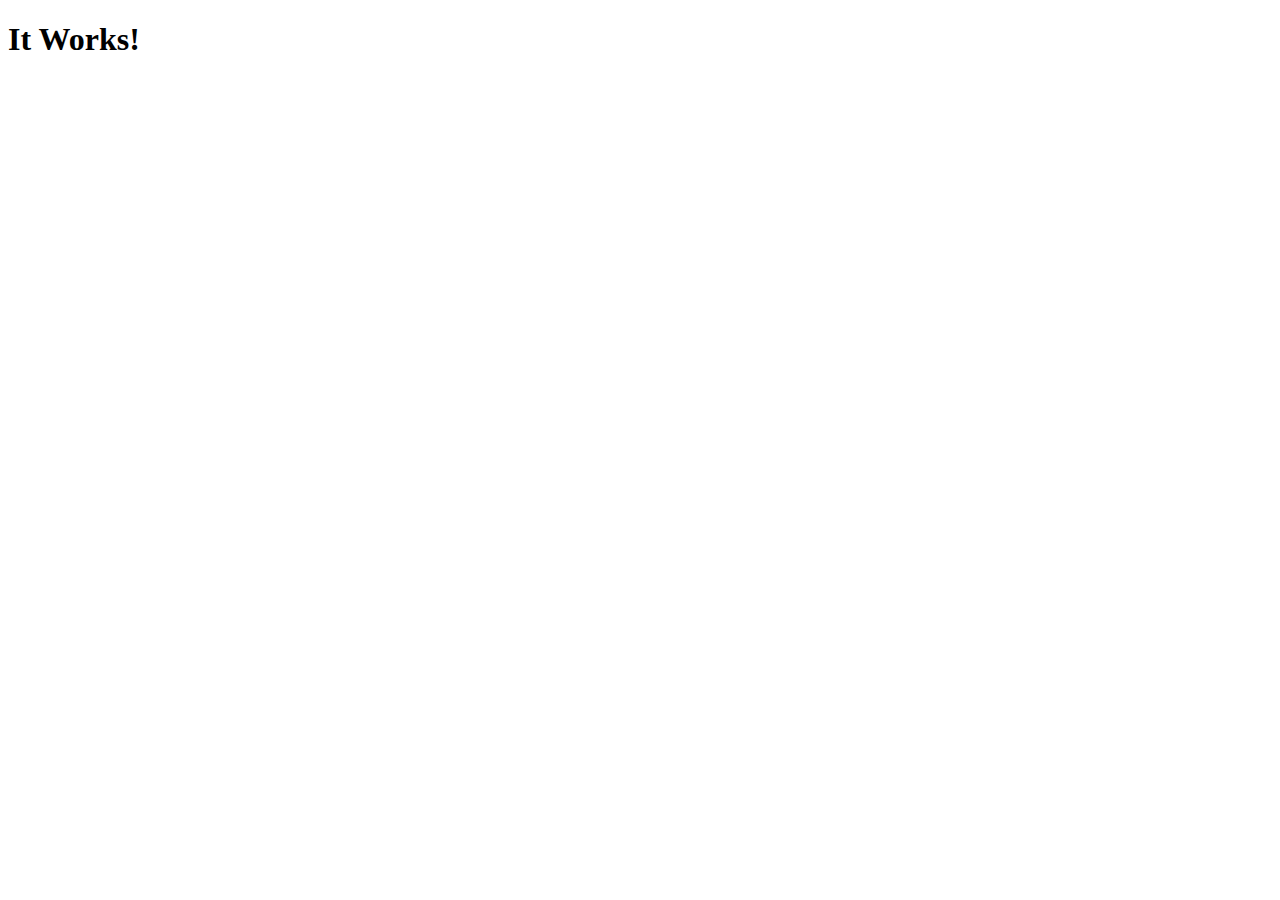
==== index.html @ 76523e1a "setup push" ====
<!DOCTYPE html>
<html lang="en">
<head>
    <meta charset="UTF-8">
    <meta http-equiv="X-UA-Compatible" content="IE=edge">
    <meta name="viewport" content="width=device-width, initial-scale=1.0">
    <title>My Portfolio</title>
</head>
<body>
<h1>It Works!</h1>
</body>
</html>
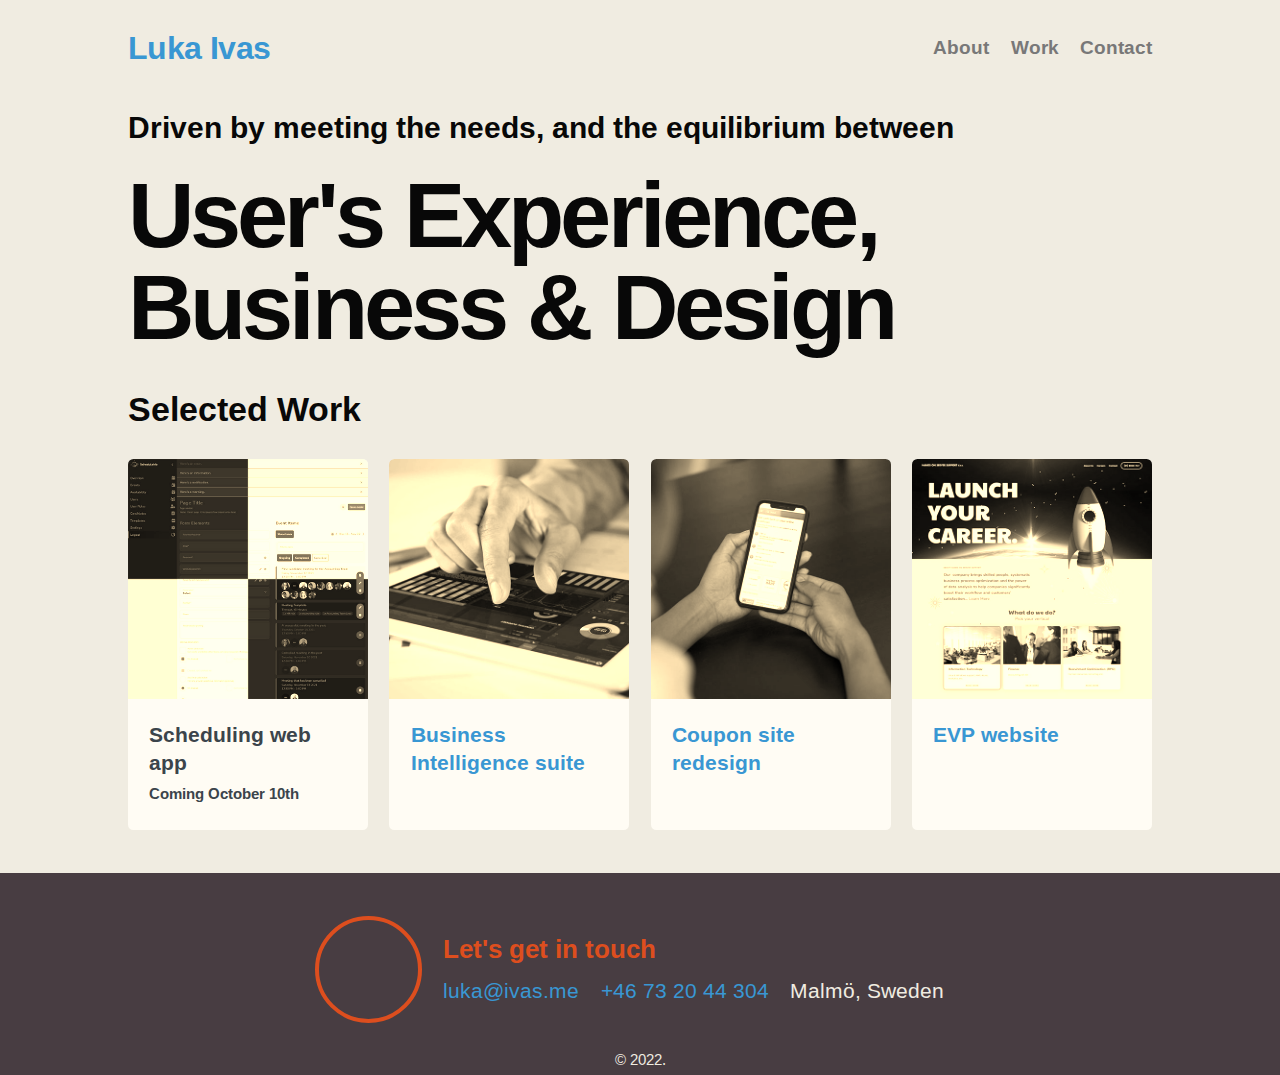
==== commit ca33e460: "updated vesion" ====
--- a/index.html
+++ b/index.html
@@ -1,12 +1,110 @@
 <!DOCTYPE html>
-<html lang="en">
-<head>
-    <meta charset="UTF-8">
-    <meta http-equiv="X-UA-Compatible" content="IE=edge">
-    <meta name="viewport" content="width=device-width, initial-scale=1.0">
-    <title>My Portfolio</title>
-</head>
-<body>
-<h1>It Works!</h1>
-</body>
+<html>
+    <head>
+    <meta charset="utf-8">
+        <title>My Portfolio</title>
+        <meta name="description" content="">
+        <link rel="icon" href="favicon.ico">
+        <link rel="preconnect" href="https://fonts.googleapis.com">
+        <link rel="preconnect" href="https://fonts.gstatic.com" crossorigin>
+        <link href="https://fonts.googleapis.com/css2?family=Arimo:ital,wght@0,400;0,700;1,400&display=swap" rel="stylesheet">
+        <link rel="stylesheet" href="https://cdnjs.cloudflare.com/ajax/libs/font-awesome/6.1.1/css/all.min.css" integrity="sha512-KfkfwYDsLkIlwQp6LFnl8zNdLGxu9YAA1QvwINks4PhcElQSvqcyVLLD9aMhXd13uQjoXtEKNosOWaZqXgel0g==" crossorigin="anonymous" referrerpolicy="no-referrer" />
+        <link rel="stylesheet" href="./css/style.css" type="text/css">
+    </head>
+    <body>
+
+        <div class="page-container" style="height: 100%;">
+            <header>
+                <div class="inner">
+                    <a class="logo" href="./index.html" title="Home" rel="nofollow">Luka Ivas</a>
+                    <button id="dark-side-toggle" class="item--action" title="Switch theme"><i class="fa-brands"></i></button>
+                    <nav>
+                        <ul>
+                            <li><a href="./about/index.html" title="About" rel="nofollow">About</a></li>
+                            <li><a href="#selected-work" title="Work" rel="nofollow">Work</a></li>
+                            <li><a href="#contact" title="Contact" rel="nofollow">Contact</a></li>
+                        </ul>
+                    </nav>
+                </div>
+            </header>
+            <section id="home" class="hero">
+                <div class="inner">
+                    <h2>Driven by meeting the needs, and the equilibrium between</h2>
+                    <h1>User's Experience, Business &amp; Design</h1>
+                </div>
+            </section>
+            <main id="content">
+                <div id="selected-work" class="item--projects-widget">
+                    <section class="inner">
+                        <h1>Selected Work</h1>
+                        <nav>
+                            <ul>
+                                <li>
+                                    <div class="item--card">
+                                        <figure class="card--thumbnail">
+                                            <img alt="Project thumbnail" src="./images/project2-th.jpg">
+                                        </figure>
+                                        <span class="card--title" style="color: var(--text__Default); pointer-events: none;">Scheduling web app<br>
+                                            <small style="text-align: center;">Coming October 10th</small>
+                                        </span>
+                                    </div>
+                                </li>
+                                <li>
+                                    <a class="item--card" href="./work/business-intelligence-suite.html" rel="nofollow">
+                                        <figure class="card--thumbnail">
+                                            <img alt="Project thumbnail" src="./images/project3-th.jpg">
+                                        </figure>
+                                        <span class="card--title">Business Intelligence suite</span>
+                                    </a>
+                                </li>
+                                <li>
+                                    <a class="item--card" href="./work/coupon-site-redesign.html" rel="nofollow">
+                                        <figure class="card--thumbnail">
+                                            <img alt="Project thumbnail" src="./images/project1-th.jpg">
+                                        </figure>
+                                        <span class="card--title">Coupon site redesign</span>
+                                    </a>
+                                </li>
+                                <li>
+                                    <a class="item--card" href="./work/evp-website.html" rel="nofollow">
+                                        <figure class="card--thumbnail">
+                                            <img alt="Project thumbnail" src="./images/project4-th.jpg">
+                                        </figure>
+                                        <span class="card--title">EVP website</span>
+                                    </a>
+                                </li>
+                            </ul>
+                        </nav>
+                    </section>
+                </div>
+            </main>
+            <footer>
+                <section id="contact">
+                    <div class="item--contact-widget">
+                        <div class="avatar"></div>
+                        <div>
+                            <h3>Let's get in touch</h3>
+                            <ul>
+                                <li><i class="fas fa-paper-plane"></i> <a href="mailto:luka@ivas.me?subject=Hi" rel="nofollow">luka@ivas.me</a></li>
+                                <li><i class="fas fa-mobile-screen-button"></i> <a href="tel:+46732044304" rel="nofollow">+46 73 20 44 304</a></li>
+                                <li><i class="fas fa-house-chimney-window"></i> Malmö, Sweden</li>
+                            </ul>
+                        </div>
+                    </div>
+                </section>
+                <small>&copy; 2022.</small>
+            </footer>
+        </div>
+        <script src="https://code.jquery.com/jquery-3.6.0.min.js"></script>
+        <script  src="./js/scripts.js"></script>
+        <!-- Google tag (gtag.js) -->
+        <script async src="https://www.googletagmanager.com/gtag/js?id=G-Q4PBJF9K2V"></script>
+        <script>
+        window.dataLayer = window.dataLayer || [];
+        function gtag(){dataLayer.push(arguments);}
+        gtag('js', new Date());
+
+        gtag('config', 'G-Q4PBJF9K2V');
+        </script>
+    </body>
 </html>--- a/css/style.css
+++ b/css/style.css
@@ -0,0 +1,1357 @@
+/*--------------DEFAULT LIGHT THEME --------------*/
+
+
+/*
+#e2e0e8 
+#b2acad
+
+#3997d3
+
+#7f7579
+#483d42
+
+#10080c
+*/
+
+html {
+  --background__default: rgb(240, 236, 225) ;
+  --blockquote--border__default: rgb(0 0 0 / 20%);
+
+  --font__default: 'Arimo', sans-serif;
+  --headings__default: rgb(8, 8, 8);
+  --link__default: rgb(57, 151, 211);
+  --link__hover: rgb(74, 174, 237);
+  --outline__default: rgb(57 151 211 / 60%);
+  --text__default: rgb(59,68,75);
+  --max-content: 80vw;
+
+  --header--background__default: rgb(240, 236, 225);
+    --logo__default: rgb(0,0,0);
+    --logo__hover: rgb(0,0,0);
+    
+  --footer--background__default: rgb(72, 61, 66);
+    --footer--color__default: rgb(240, 236, 225);
+
+
+  --sidebar--background__default: rgb(229, 229, 229);
+  --sidebar--border__default: rgb(196, 196, 196);
+  --sidebar--branding__default: rgb(0, 0, 0);
+  --header--link__default: rgb(120, 120, 120);
+  --header--link__hover: rgb(0, 0, 0);
+  --sidebar--link__background__hover: rgb(0, 0, 0);
+  --sidebar--link__selected: rgb(229,112,61);
+  --sidebar--link__selected--background__default: rgb(255 255 255 / 100%) 0%, rgb(0 0 0 / 0) 100%;
+
+  --accent__default: rgb(221, 78, 30);
+  --error__default: rgb(227, 0, 0);
+  --error--background__default: rgb(255, 242, 244);
+  --interactive__default: rgb(57, 151, 211);
+  --interactive__hover: rgb(74, 174, 237);
+  --interactive--text__default: rgb(255, 255, 255);
+  --item--action--background__hover: rgb(57 151 211 / 10%);
+  
+  --interactive--secondary__default: rgb(74, 109, 168);
+  --interactive--secondary__hover: rgb(74, 109, 168);
+
+  --highlighted-block--background: rgb(255 252 244);
+
+  --tag__default: rgb(160, 144, 144);
+  --tag--background__default: rgb(0 0 0 / 5%);
+
+  --modal--background__default: rgb(241 242 243 / 90%);
+  --modal--box-shadow__default: /* rgb(196 196 196 / 25%) */ rgb(0 0 0 / 20%) 0 0 10px;
+  --modal--border__default: rgb(245, 250, 255);
+
+  --avatar--background__default: url('../images/me.jpg');
+  
+  --item--projects--background__default: rgb(235, 232, 224);
+
+  --filter__default: sepia(1);
+  --filter__hover: sepia(0);
+}
+
+.pswp {
+  --pswp-bg: var(--background__default) !important;
+  --pswp-placeholder-bg: #222;
+  --pswp-root-z-index: 100000;
+  --pswp-preloader-color: rgba(79, 79, 79, 0.4);
+  --pswp-preloader-color-secondary: rgba(255, 255, 255, 0.9);
+  --pswp-icon-color: var(--interactive__default) !important;
+  --pswp-icon-color-secondary: white !important;
+  --pswp-icon-stroke-color: transparent !important;
+  --pswp-icon-stroke-width: 0 !important;
+  --pswp-error-text-color: var(--pswp-icon-color);
+  backdrop-filter: blur(5px);
+}
+
+/*--------------DEFAULT DARK THEME --------------*/
+@media screen and (prefers-color-scheme: dark) {
+  html {
+
+
+  }
+}
+/*
+rgb(0, 0, 0);
+rgb(36, 36, 36);
+rgb(223, 223, 223);
+rgb(255, 0, 0);
+rgb(45, 43, 60);
+
+*/
+.darkside {
+  --background__default: rgb(36, 36, 36);/* rgb(42, 40, 44)*/ ;
+  --blockquote--border__default: rgb(255 255 255 / 20%);
+
+  --headings__default: rgb(223, 223, 223);
+  --link__default: rgb(207, 8, 42);
+  --link__hover: rgb(237, 45, 60);
+  --outline__default: rgb(237 45 60 / 60%);
+  --text__default: rgb(143, 145, 150);
+
+  --header--background__default: rgb(36, 36, 36);
+    --branding__default: rgb(198, 199, 201);
+    --search--background__default: rgb(63, 62, 66);
+    --search--text__default: rgb(198, 199, 201);
+
+--footer--background__default: rgb(32, 32, 32);
+  --footer--color__default: rgb(240, 236, 225);
+
+  --sidebar--background__default: rgb(25, 23, 27);
+  --sidebar--border__default: rgb(30, 29, 32);
+  --sidebar--link__default: rgb(120, 120, 120);
+  --header--link__hover: rgb(198, 199, 201);
+  --header--link__background__hover: rgb(198, 199, 201);
+  --sidebar--link__selected: rgb(255, 0, 0);
+  --sidebar--link__selected--background__default: rgb(16 15 16 / 100%) 0%, rgb(255 255 255 / 0) 100%;
+
+  --accent__default: rgb(223, 223, 223);
+
+  --interactive__default: rgb(207, 8, 42);
+  --interactive__hover: rgb(237, 45, 60);
+  --interactive--text__default: rgb(255, 255, 255);
+  --interactive--secondary__default: rgb(74, 109, 168);
+  --interactive--secondary__hover: rgb(74, 109, 168);
+  --item--action--background__hover: rgb(237 45 60 / 10%) /* rgb(60 130 249 / 10%) */;
+
+
+
+
+  --form--field--background__default: rgb(53 51 54 / 80%);
+  --form--field--border__default: rgb(73, 73, 79);
+  --form--field--text__default: rgb(198, 199, 201);
+    --form--field--icon__default: rgb(134, 134, 139);
+
+  --highlighted-block--background: rgb(0 0 0 / 10%)/* rgb(244 251 255 /10%) */;
+
+  --tag__default: rgb(143, 145, 150);
+  --tag--background__default: rgb(255 255 255 / 5%);
+
+  --item--user--background__default: rgb(80, 39, 80);
+  --item--user--text__default: rgb(198, 199, 201);
+    --item--user--button--background__default: rgb(128, 10, 130);
+    --item--user--button--background__hover: rgb(232, 152, 234);
+    --item--user--button--text__default: rgb(255, 255, 255);
+    --item--user--button--text__hover: rgb(0 0 0 / 65%);
+
+  --avatar--background__default: url('../images/crorace21.jpg');
+  --avatar--text__default: rgb(198, 199, 201);
+
+  --item--projects--background__default: rgb(0, 0, 0);
+
+  --filter__default: grayscale(1);
+  --filter__hover: grayscale(0);
+}
+/*-----------------GENERAL STYLES -----------------*/
+
+* {
+    margin: 0;
+    padding: 0;
+    border: 0;
+    box-sizing: border-box;
+}
+html, body {
+    background-color: var(--background__default);
+    color: var(--text__default);
+    font-family: var(--font__default);
+    font-size: 16px;
+    font-weight: 400;
+    height: 100%;
+    line-height: 1.5;
+    font-size: calc(15px + 0.5vw);
+    line-height: calc(21px + 0.6vw);
+    -webkit-font-smoothing: antialiased;
+    scroll-behavior: smooth;
+}
+html {
+  height: 100%;
+}
+body {
+  min-height: 100%;
+}
+:focus {
+    outline: 4px solid var(--outline__default);
+    outline-offset: 1px;
+    transition: all .1s ease;
+}
+:disabled {
+  opacity: 0.5;
+  pointer-events: none !important;
+}
+
+p {
+  margin-bottom: 1rem;
+  /* max-width: 70ch; */
+}
+
+h1, h2, h3, h4, h5 {
+  color: var(--headings__default);
+}
+
+ol > li,
+ul > li {
+  padding-bottom: 0rem;
+}
+
+small, 
+.text_small { 
+  font-size: 0.707rem;
+}
+
+body {
+  font-size: calc(15px + 0.5vw);
+  line-height: calc(21px + 0.6vw);
+}
+
+h1 { 
+font-size: 1.6em;
+line-height: calc(30px + 1vw);
+}
+h2 {
+font-size: 1.4em;
+line-height: calc(26px + 1vw);
+}
+h3 {
+font-size: 1.2em;
+line-height: calc(24px + 1vw);
+} 
+h1,h2,h3 {
+  font-weight: 700;
+  text-transform: none;
+  margin: 0 0 calc(16px + 1vw) 0;
+}
+h4 {
+  margin: 0 0 calc(14px + 0.3vw) 0;
+}
+h5 {
+  color: var(--accent__default);
+  font-size: 0.85em;
+  font-weight: 700;
+  line-height: normal;
+  text-transform: none;
+  margin: calc(14px + 0.75vw) 0 calc(4px + 0.05vw) 0;
+}
+
+a,
+a:visited {
+    color: var(--link__default);
+    text-decoration: none;
+    transition: color .3s ease;
+}
+  a:hover {
+    color: var(--link__hover);
+  }
+
+blockquote {
+    border-left: .4em solid var(--blockquote--border__default);
+    margin: .5rem 0 1rem 1rem;
+    padding-left: .5em;
+}
+
+  blockquote h1 {
+    color: var(--accent__default);
+  }
+
+ul, ol {
+    padding-left: 2rem;
+}
+section {
+  padding: 1rem 0;
+}
+/*
+article {
+  margin-bottom: 1rem;
+}
+*/
+label {
+  cursor: pointer;
+}
+
+
+.page-container {
+  display: flex;
+  /* height: 100%; */
+  width: 100%;
+  flex-direction: column;
+}
+  .container--inner {
+    max-width: var(--max-content);
+  }
+  nav a,
+  nav a:visited,
+  nav a:active  {
+    color: var(--header--link__default);
+  }
+    nav a:hover {
+      color: var(--header--link__hover);
+    }
+      .logo {
+        font-size: 1.5rem;
+        font-weight: bold;
+        letter-spacing: -0.03rem;
+      }
+
+      header nav {
+        margin-left: -3.75rem;
+      }
+      header nav ul {
+            list-style: none;
+            padding-left: 0;
+            gap: 1rem;
+            display: flex;
+            flex-direction: row;
+            position: relative;
+            transition: all .3s ease;
+        }
+@media screen and (max-width: 452px) {
+  header {
+    padding: 0.25rem;
+  }
+    header nav {
+      margin-left: 2.75rem;
+    }
+      header nav ul {
+        flex-direction: column;
+        gap: 0.25rem;
+      }
+}
+
+        header nav ul li {
+          padding: 0;
+        }
+          header  nav a {
+            text-decoration: none;
+            position: relative;
+            font-size: 0.9rem;
+            font-weight: bold;
+            padding: 0.25rem 0 0.5rem 0;
+            transition: all .2s ease;
+          } 
+            /*
+            header nav i {
+              font-weight: bold;
+              font-size: 1.2rem;
+              margin-left: auto;
+              margin-right: 0;
+              transition: all .3s ease;
+              color: inherit;
+            }
+              nav i:hover {
+                transform: scale(1.25);
+              }
+            */
+
+            header nav a:before {
+              content: '';
+              background-color: transparent;
+              position: absolute;
+              left: 0;
+              bottom: 0;
+              height: 5px;
+              width: 0;
+              border-radius: 2px;
+              transition: all .3s ease;
+            }
+            header nav a:hover:before {
+              background-color: var(--sidebar--link__background__hover);
+              width: 100%;
+            }
+            header nav a.is--active:before {
+              width: 100%;
+            }
+
+            /*
+
+            nav span {
+              opacity: 1;
+              font-weight: bold;
+              font-size: 1rem;
+              color: inherit;
+              width: 100%;
+              transition: all .3s ease;
+            }
+
+            nav span {
+              width: 0;
+              opacity: 0;
+            }
+            */
+            header nav a.is--active {
+              color: var(--sidebar--link__selected);
+            }
+              header nav a.is--active:before {
+                background-color: var(--sidebar--link__selected);
+              }
+
+  .item--profile {
+    display: flex;
+    width: 100%;
+    justify-content: flex-start;
+    align-items: center;
+    position: relative;
+    gap: 0.5rem;
+    margin-bottom: 0.4rem;
+  }
+    .item--profile:last-of-type {
+      margin-bottom: 0;
+    }
+    .item--action {
+      background-color: transparent;
+      color: var(--interactive__default);
+      font-size: 0.8rem;
+      font-weight: bold;
+      width: 2.5rem;
+      height: 2.5rem;
+      border-radius: 2.5rem;
+      cursor: pointer;
+      transition: all .3s ease;
+      aspect-ratio: auto 1 / 1;
+    }
+      .item--action:hover {
+        background-color: var(--item--action--background__hover);
+        color: var(--interactive__hover);
+      }
+
+    .item--profile .avatar {
+      flex: 0 0 auto;
+      width: 2.5rem;
+      height: 2.5rem;
+      margin: 0;
+      border: 0;
+      border-radius: 25rem;
+      margin: 0 0 0 0.4rem;
+      aspect-ratio: 1/1 auto;
+    }
+
+    .item--label {
+      width: calc(100% - 60px);
+      line-height: 1em;
+      overflow: hidden;
+      text-overflow: ellipsis;
+      opacity: 1;
+      transition: all .3s ease;
+      white-space: nowrap;
+    }
+
+
+  .item--role {
+    display: flex;
+    width: 100%;
+    justify-content: flex-start;
+    align-items: center;
+    position: relative;
+    gap: 0.5rem;
+    margin-bottom: 0.2rem;
+    padding-left: 0.4rem;
+  }
+    .item--role:last-of-type {
+      margin-bottom: 0;
+    }
+    .item--role .item--action {
+      margin-left: auto;
+    }
+
+header, #content, footer {
+  margin-inline: auto;
+}
+.inner {
+  width: var(--max-content);
+  display: flex;
+  justify-content: center;
+  align-items: center;
+  margin-inline: auto;
+}
+
+header {
+  background-color: var(--header--background__default);
+  width: 100%;
+  padding: 1rem;
+  position: sticky;
+  top: 0;
+  left: 0;
+  z-index: 2;
+}
+  header .inner {
+    justify-content: space-between;
+  }
+  header .item--main-title,
+  .item--main-title h1 {
+    margin: 0;
+  }
+
+  .item--main-title {
+    margin-bottom: 2rem;
+  }
+
+
+#content {
+    display: flex;
+    flex-direction: column;
+    flex-wrap: wrap;
+    height: 100%;
+    width: 100%;
+    position: relative;
+}
+  .hero {
+    display: flex;
+    height: auto;
+    min-height: 30vh;
+    padding: 2rem 0;
+    width: 100%;
+  }
+    .hero .inner {
+      align-items: flex-start;
+      flex-direction: column;
+      gap: 1rem;
+    }
+    .hero h1 {
+      font-size: calc(3.7rem + 1vw);
+      font-weight: 700;
+      letter-spacing: -0.18rem;
+      line-height: 1;
+      margin-bottom: 0;
+    }
+    .hero h2 {
+      margin-bottom: 0;
+    }
+
+    #home h1 {
+      max-width: 18ch;
+      word-break: break-word;
+    }
+
+  .two--colunns {
+    align-items: flex-start;
+    column-gap: 2rem;
+    display: flex;
+    flex: 1 1 425px;
+    flex-direction: row;
+    flex-wrap: wrap;
+    height: 100%;
+    position: relative;
+    width: 100%;
+  }
+    .left--column,
+    .right--column {
+      flex: 1 1 425px;
+      position: relative;
+    }
+
+  .skills--list {
+    list-style: none;
+    font-size: 0.9rem;
+  }
+    .skills--list li {
+      padding-bottom: 0.25rem;
+    }
+    .skill-bar {
+      background-color: lightgrey;
+
+    }
+    .photoshop {
+      display: flex;
+    }
+
+.avatar {
+  background-color: rgb (0 0 0 / 30%);
+  background-image: var(--avatar--background__default);
+  background-size: cover;
+  background-position: center;
+  background-repeat: no-repeat;
+  display: flex;
+  position: relative;
+  align-items: center;
+  justify-content: center;
+  font-size: inherit;
+  font-weight: 700;
+  text-align: center;
+  transition: all .3s ease;
+  overflow: hidden;
+  width: 200px;
+  height: 200px;
+  margin: 0;
+  border-radius: .2rem;
+}
+
+
+
+.item--meeting {
+  background-color: var(--meeting--background__default);
+  border-left: 10px solid var(--meeting__default);
+  box-shadow: var(--meeting--box-shadow__default);
+  display: flex;
+  justify-content: space-between;
+  position: relative;
+  border-radius: 10px;
+  padding: 8px 10px 8px calc(30px + 0.5vw);
+  margin-bottom: calc(14px + 0.5vw);
+  transition: all .3s ease;
+}
+  .item--meeting:hover {
+    box-shadow: 0 4px 43px 0 var(--meeting--box-shadow__hover);
+    transform: scale(1.025);
+  }
+  .meeting--above-title {
+    font-size: calc(13px + 0.5vw);
+    font-weight: bold;
+    line-height: calc(20px + 0.5vw);
+    margin-bottom: 5px;
+  }
+  .meeting--title {
+    font-size: calc(17px + 0.5vw);
+    line-height: calc(20px + 0.5vw);
+    font-weight: bold;
+    text-overflow: ellipsis;
+    margin-bottom: 8px;
+  }
+  .meeting--date,
+  .meeting--time {
+    font-size: calc(12px + 0.5vw);
+    line-height: calc(22px + 0.5vw);
+    font-weight: normal;
+  }
+
+  .meeting--time {
+    margin-bottom: 16px;
+  }
+  .meeting--attendees {
+    display: flex;
+    flex-wrap: wrap;
+    gap: 6px;
+    justify-content: flex-start;
+    align-items: flex-start;
+
+  }
+    .tag {
+      background-color: var(--tag--background__default);
+      border: 0.1rem solid var(--tag__default);
+      border-radius: 0.5rem;
+      color: var(--tag__default);
+      display: inline-block;
+      font-size: 0.8rem;
+      font-weight: bold;
+      margin: 0.25rem 0;
+      padding: 0.25rem 0.5rem;
+    }
+    .meeting--attendees .avatar {
+      width: 42px;
+      height: 42px;
+      border-radius: 42px;
+      font-size: 12px;
+    }
+
+    .meeting--actions {
+      background-color: var(--meeting__default);
+      color: var(--meeting--actions--text__default);
+      display: flex;
+      flex: 0 0 auto;
+      flex-direction: column;
+      gap: 9px;
+      width: 48px;
+      font-size: 19px;
+      align-content: center;
+      text-align: center;
+      justify-content: space-around;
+      flex-wrap: wrap;
+      border-radius: 32px;
+    }
+      .meeting--actions > div {
+        cursor: pointer;
+      }
+
+
+
+.item--user {
+  background-color: var(--item--user--background__default);
+  color: var(--item--user--text__default);
+  display: flex;
+  border-radius: 32px;
+  min-height: 59px;
+  align-items: center;
+  padding: 3px;
+  margin-bottom: 0.4rem;
+}
+
+  .item--user:last-of-type {
+    margin-bottom: 0;
+  }
+  .item--user a,
+  .item--user .additional--information {
+    color: var(--item--user--text__default);
+  }
+  .item--user .avatar {
+    margin: 0;
+  }
+  .item--user .item--action {
+    background-color: var(--item--user--button--background__default);
+    color: var(--item--user--button--text__default);
+    font-size: 21px;
+    width: 2.5rem;
+    height: 2.5rem;
+    border-radius: 2.5rem;
+    cursor: pointer;
+    transition: all .3s ease;
+    aspect-ratio: auto 1 / 1;
+  }
+  .item--user button:hover {
+    background-color: var(--item--user--button--background__hover);
+    color: var(--item--user--button--text__hover);
+  }
+
+.form--control {
+  flex-grow: 1;
+  position: relative;
+  margin-bottom: 0.82353rem;
+}
+  .form--field {
+    background-color: var(--form--field--background__default);
+    border: 1px solid var(--form--field--border__default);
+    color: var(--form--field--text__default);
+    font-size: 17px;
+    line-height: 1.23536;
+    font-weight: 400;
+    width: 100%;
+    height: 2.9rem;
+    border-radius: 12px;
+    margin-bottom: 0;
+    padding: 1.05882rem 0.94118rem 0;
+    text-align: left;
+    -webkit-appearance: none;
+    appearance: none;
+    text-overflow: ellipsis;
+    transition: all .3s ease;
+  }
+    .form--field:valid[required] ~ .form--label,
+    .form--field:focus ~ .form--label,
+    .form--field:not(:placeholder-shown) ~ .form--label {
+      font-size: 12px;
+      line-height: 1.33337;
+      font-weight: 400;
+      top: 0.58824rem;
+    }
+
+    .form--control textarea {
+      height: auto;
+      font-family: inherit;
+      grid-area: 1 / 1 / 2 / 2;
+      min-height: 4rem;
+      padding-top: 1.6rem;
+    }
+      .auto-grow > textarea,
+      .auto-grow:after {
+        height: auto;
+        font-family: inherit;
+        grid-area: 1 / 1 / 2 / 2;
+        min-height: 4rem;
+        padding-top: 1.6rem;
+      }
+        .auto-grow {
+          display: grid;
+        }
+        .auto-grow:after {
+          content: attr(data-replicated-value) " ";
+          white-space: pre-wrap;
+          visibility: hidden;
+        }
+        .auto-grow > textarea {
+          resize: none;
+          overflow: hidden; /* Firefox scrollbar */
+        }
+    .form--icon {
+      font-size: 20px;
+      line-height: 1.4;
+      font-weight: 400;
+      letter-spacing: .006em;
+      position: absolute;
+      pointer-events: none;
+      right: 0.94118rem;
+      top: 1.1rem;
+      cursor: pointer;
+    }
+      .form--icon:before {
+        content: inherit;
+        color: var(--form--field--icon__default);
+      }
+      .form--icon:hover:before {
+        color: var(--interactive__hover) !important;
+      }
+
+/* LABEL */
+  .form--label {
+    position: absolute;
+    top: 1rem;
+    left: 1rem;
+    max-width: calc(100% - 32px);
+    font-size: 17px;
+    font-weight: 400;
+    letter-spacing: -.022em;
+    line-height: 1.23536;
+    overflow: hidden;
+    pointer-events: none;
+    transition: all .125s ease-in;
+    white-space: nowrap;
+  }
+
+    /* DISABLED */
+    .form--field:disabled ~ .form--label {
+      opacity: 0.5;
+      pointer-events: none;
+    }
+
+
+  /* ERROR / MESSAGE */
+  .form--control .form--field:not(:disabled):not(:placeholder-shown):not(:valid):not(.form-dropdown-select):not(.form-selection),
+  .form--control .form--field.is--invalid {
+    background-color: var(--error--background__default);
+    border-color: var(--error__default);
+  }
+
+  .form--field:not(:disabled):not(:placeholder-shown):not(:valid):not(.form-dropdown-select):not(.form--option) ~ .form--label,
+  .form-dropdown-select.is--invalid ~ .form--label {
+    color: var(--error__default);
+  }
+
+  /* FIELD HOVER */
+  .form--control:hover .form--field:not(:disabled),
+  .form-dropdown-select:not(:disabled):hover {
+    border-color: var(--interactive__default);
+  }
+
+  .form--field:focus-within ~ .form--label {
+    color: var(--interactive__default);
+  }
+
+  .form--field:-webkit-autofill {
+    border-color: rgb(255, 224, 69);
+    box-shadow: inset 0 0 0 100px rgb(255, 254, 242);
+    caret-color: rgb(29, 29, 31);
+    color: rgb(29, 29, 31);
+    -webkit-text-fill-color: rgb(29, 29, 31);
+  }
+
+  .form--field:not(:placeholder-shown):not(:valid):not(.form-dropdown-select) ~ .form--message,
+  .form-textbox-textarea:not(:placeholder-shown) ~ .form--message,
+  .form--field.is--invalid ~ .form--message {
+      color: var(--error__default);
+      height: auto;
+      opacity: 1;
+      margin: 0.5rem 0.3rem 0.3rem 0.3rem;
+    }
+  
+    .form--message {
+      display: flex;
+      height: 0;
+      font-size: 0.6rem;
+      line-height: 1.33337;
+      font-weight: 400;
+      color: transparent;
+      position: relative;
+      margin: 0 0.3rem 0 0.3rem;
+      align-items: center;
+      gap: 5px;
+      opacity: 0;
+      transition: color .1s ease, opacity .3s ease, margin .1s ease-in-out;
+    }
+
+.form-selection {
+  display: flex;
+  align-items: center;
+  gap: 0.5rem;
+  font-size: 17px;
+  flex: 1 1 25%;
+}
+  .form-selection .form--field {
+    display: flex;
+    justify-content: center;
+    align-items: center;
+    width: 2rem;
+    height: 2rem;
+    aspect-ratio: 1/1 auto;
+    border-radius: 0.2rem;
+    cursor: pointer;
+    padding: 0;
+    position: relative;
+    transform: translateY(-0.075em);
+  }
+    .form-selection .form--label {
+      font-size: 17px !important;
+      line-height: 17px;
+      position: relative;
+      top: 0 !important;
+      left: 0;
+      pointer-events: inherit;
+      cursor: pointer;
+    }
+
+    .additional--information {
+      display: block;
+      color: var(--text__default);
+    }
+
+    .form--control.form-selection .form--field:before {
+      background-color: var(--interactive__default);
+      border-radius: 0.1rem;
+      content: '';
+      display: block;
+      width: 0;
+      height: 0;
+      transform: scale(0);
+      transition: all 0.3s ease;
+    }
+    
+    .form--control.form-selection .form--field:checked:before {
+      width: 1rem;
+      height: 1rem;
+      transform: scale(1);
+    }
+    .form-selection .form--field:focus:before {
+      background-color: var(--interactive__hover);
+    }
+
+    .form-selection .form--field[type="radio"],
+    .form-selection .form--field[type="radio"]:before {
+      border-radius: 50%;
+    }
+
+.primary-button,
+.secondary-button {
+    border-radius: 0.3rem;
+    padding: calc(8px + 0.5vw) calc(8px + 0.5vw);
+    font-size: calc(16px + 0.5vw);
+    font-weight: 600;
+    cursor: pointer;
+    transition: border .3s ease-in-out, color .3s ease-in-out, background-color .3s ease-in-out;
+}
+.primary-button {
+    background-color: var(--interactive__default);
+    border: 3px solid var(--interactive__default);
+    color: var(--interactive--text__default) !important;
+}
+    .primary-button:hover {
+        background-color: var(--interactive__hover);
+        border: 3px solid var(--interactive__hover);
+    }
+
+.secondary-button {
+    background-color: transparent;
+    border: 3px solid transparent;
+    color: var(--interactive--secondary__default);
+}
+    .secondary-button:hover {
+        border: 3px solid var(--interactive--secondary__default);
+    }
+
+.square-button {
+  display: flex;
+  flex: 0;
+  border-radius: .4rem;
+  justify-content: center;
+  align-items: center;
+  width: 2.9rem;
+  height: 2.9rem;
+  margin-bottom: 0.82353rem;
+  aspect-ratio: 1/1 auto;
+}
+.button-small {
+    padding: 0.5rem;
+    font-size: calc(8px + 0.5vw);
+    border-radius: 0.3rem; 
+}
+
+.item--block {
+  display: flex;
+  gap: 10px; 
+  width: 100%;
+}
+  .submit-buttons {
+    justify-content: center;
+    margin-top: 2.5rem;
+    flex-wrap: wrap;
+  }
+
+.item--section-navigation {
+  display: flex;
+  justify-content: flex-end;
+  align-items: center;
+  margin-bottom: 1rem;
+}
+  .item--section-navigation h4 {
+    flex-grow: 1;
+    margin-bottom: 0;
+  }
+  .item--section-navigation-label {
+    color: var(--accent__default);
+    font-size: 16px;
+    margin: 0 8px;
+  }
+  .item--section-navigation button {
+    color: var(--interactive__default);
+    display: flex;
+    justify-content: center;
+    align-items: center;
+    width: 32px;
+    height: 32px;
+    background-color: transparent;
+    font-size: 0.9rem;
+    transition: all .3s ease;
+    cursor: pointer;
+  }
+    .item--section-navigation button:hover {
+      color: var(--interactive__hover);
+    }
+
+
+.tooltip {
+  position: relative;
+}
+  .tooltip:before,
+  .tooltip:after {
+      position : absolute;
+      left : 50%;
+      opacity : 0;
+      box-shadow:
+        0 2.8px 2.2px rgb(0 0 0 / 3.4%),
+        0 6.7px 5.3px rgb(0 0 0 / 4.8%),
+        0 12.5px 10px rgb(0 0 0 / 6%),
+        0 22.3px 17.9px rgb(0 0 0 / 7.2%),
+        0 41.8px 33.4px rgb(0 0 0 / 8.6%),
+        0 100px 80px rgb(0 0 0 / 1.2%);  
+      transition: all .3s ease;
+      visibility: hidden;
+  }
+  
+  .tooltip:hover::before, 
+  .tooltip:focus::before,
+  .tooltip:hover::after,
+  .tooltip:focus::after {
+      opacity: 1;
+      z-index: 100;
+      visibility: visible;
+      animation: scale 0.3s ease-in-out;
+  }
+  
+  .tooltip:hover::before, 
+  .tooltip:focus::before {
+      bottom: 100%;
+  }
+  .tooltip:hover::after,
+  .tooltip:focus::after {
+      left: 100%;
+  }
+  .tooltip::after {
+      background-color: var(--sidebar--link__selected);
+      color: var(--tooltip--text__default);
+      border-radius: .2rem;
+      left: calc(100% - 5px);
+      bottom: 0;
+      width: max-content;
+      padding: 10px;
+      margin-left: 0;
+      font-size: 17px;
+      content: attr(data-tooltip);
+  }
+
+
+.item--highlighted-block {
+  background-color: var(--highlighted-block--background);
+  padding: 1rem;
+  border-radius: 1rem;
+}
+  .item--highlighted-block p:last-of-type {
+    margin-bottom: 0;
+  }
+/*
+.modal {
+  background-color: var(--modal--background__default);
+  border: 2px solid var(--modal--border__default);
+  box-shadow: 0px 4px 14px 4px var(--modal--box-shadow__default);
+  display: none;
+  flex-direction: column;
+  position: sticky;
+  top: 0;
+  bottom: 0;
+  height: 100vh;
+  padding: 1rem;
+  width: 50%;
+  backdrop-filter: blur(15px);
+  transition: all .3s ease;
+  overflow-y: auto;
+}
+    .modal.modal--left {
+      left: 0;
+    }
+    .modal.modal--right {
+      left: 100%;
+    }
+*/
+#portfolio {
+  display: grid;
+  gap: 1rem;
+  grid-template-columns: repeat(3, 1fr);
+  width: min(95%, 70rem);
+  margin-inline: auto;
+}
+
+.grid--2-cols {
+  display: grid;
+  gap: 1rem;
+  grid-template-columns: repeat(2, 1fr);
+  margin-inline: auto;
+}
+@media screen and (max-width: 452px) {
+  .grid--2-cols {
+    grid-template-columns: 1fr;
+  }
+}
+
+  .card--project {
+    background-color: lightblue;
+    border-radius: 1rem;
+    position: relative;
+  }
+    .card--project figure {
+      display: block;
+      max-width: 12.5rem;
+      height: auto;
+      aspect-ratio: 1/1 auto;
+      background-size: cover;
+      background-position: center;
+      background-repeat: no-repeat;
+      border-radius: 1rem;
+      box-shadow: 0.5rem 0.5rem 2rem rgb(0 0 0 / 10%);
+      margin-inline: auto;
+    }
+
+.item--projects-widget {
+  background-color: var(--item--projects--background__default);
+}
+  .item--projects-widget .inner {
+    display: block;
+  }
+    .item--projects-widget ul {
+      column-gap: 1rem;
+      display: grid;
+      grid-template-columns: 1fr 1fr 1fr;
+      list-style: none;
+      padding-left: 0;
+      padding-bottom: 1rem;
+      row-gap: 1rem;
+    }
+
+      .item--card {
+        padding: 0;
+        display: flex;
+        flex-direction: column;
+        height: 100%;
+        width: 100%;
+        border-radius: 0.25rem;
+        background-color: var(--highlighted-block--background);
+        transition: all .3s ease;
+        box-shadow: none;
+      }
+        .item--card:hover {
+          box-shadow: var(--modal--box-shadow__default);
+        } 
+
+        .card--thumbnail {
+          aspect-ratio: 1 / 1 auto;
+          border-top-left-radius: 0.25rem;
+          border-top-right-radius: 0.25rem;
+          width: 100%;
+          height: auto;
+          transition: all .3s ease;
+          display: block;
+          overflow: hidden;
+          position: relative
+        }
+          .card--thumbnail img {
+            position: absolute;
+            display: block;
+            filter: var(--filter__default);
+            top: 0;
+            left: 0;
+            object-fit: cover;
+            width: 100%;
+            transform: scale(1);
+            transition: all .3s ease;
+          }
+
+          .item--card:hover .card--thumbnail img {
+            transform: scale(1.1);
+            filter: var(--filter__hover);
+          }
+
+          .card--title {
+            color: var(--interactive__default);
+            font-weight: bold;
+            padding: 1rem;
+            transition: color .3s ease;
+          }
+            .item--card:hover .card--title {
+              color: var(--interactive__hover);
+            }
+
+    main .item--projects-widget {
+      background-color: transparent;
+    }
+      main .item--projects-widget ul {
+        grid-template-columns: 1fr 1fr;
+      }
+@media screen and (max-width: 452px) {
+    .item--projects-widget ul,
+    main .item--projects-widget ul {
+      grid-template-columns: 1fr;
+    }
+}
+@media screen and (min-width: 1200px) {
+  main .item--projects-widget ul {
+    grid-template-columns: 1fr 1fr 1fr 1fr;
+  }
+}
+
+footer {
+  background-color: var(--footer--background__default);
+  color: var(--footer--color__default);
+  margin-top: auto;
+  text-align: center;
+  width: 100%;
+}
+  .item--contact-widget {
+    display: flex;
+    align-items: center;
+    gap: 1rem;
+    justify-content: center;
+    margin-inline: auto;
+    padding-top: 1rem;
+    width: var(--max-content);
+  }
+    .item--contact-widget .avatar {
+      border-radius: 100%;
+      border: 0.2rem solid var(--accent__default);
+      height: 5rem;
+      width: 5rem; 
+      aspect-ratio: 1/1 auto;
+      flex: 0 0 auto;
+    }
+    .item--contact-widget h3 {
+      color: var(--accent__default);
+      line-height: 1.3;
+      width: 100%;
+      text-align: left;
+      margin-bottom: 0.5rem;
+    }
+    .item--contact-widget ul {
+      display: flex;
+      flex-wrap: wrap;
+      text-align: left;
+      list-style: none;
+      padding-left: 0;
+    }
+      .item--contact-widget li {
+        padding-bottom: 0;
+        margin-right: 1rem;
+      }
+
+.item--gallery {
+    grid-gap: 0.25rem;
+    display: grid;
+    grid-template-columns: 1fr .5fr .5fr;
+    position: relative;
+    width: 100%;
+    margin: 1rem 0;
+}
+
+#docusaurus-base-url-issue-banner-container,
+.pswp-docs__home-gallery-item figcaption,
+.theme-code-block--hidden {
+    display: none;
+}
+
+.item--gallery figure {
+    display: block;
+    margin: 0;
+    padding: 0;
+    position: relative;
+}
+.item--gallery figure:first-child {
+    grid-row: span 2;
+}
+    .item--gallery figure a {
+        display: block;
+        height: 100%;
+        overflow: hidden;
+        padding-bottom: 100%;
+        position: relative;
+        width: 100%;
+    }
+        .item--gallery figure img {
+            height: 100%;
+            left: 0;
+            object-fit: cover;
+            position: absolute;
+            top: 0;
+            width: 100%;
+            border-radius: .25rem;
+        }
+.item--gallery--comment {
+    bottom: -1.2rem;
+    font-size: 0.8rem;
+    position: absolute;
+    right: 0;
+}
+
+
+  /*
+    .gallery a {
+      display: inline-block;
+      width: 9.5rem;
+      height: 13rem;
+      margin: 0 1.2rem 1.2rem 0;
+    }
+    */
+    #dark-side-toggle {
+      font-size: 1.2rem;
+      animation: scale 0.3s ease-in-out;
+    }
+    #dark-side-toggle i:before {
+      content: '\f50e';
+    }
+
+    .darkside #dark-side-toggle i:before {
+      content: '\f1d1';
+    }
+/* ANIMATION */
+@keyframes scale {
+  0% {
+    transform: scale(0.9);
+    opacity: 0;
+  }
+  50% {
+    transform: scale(1.01);
+    opacity: 0.5;
+  }
+  100% {
+    transform: scale(1);
+    opacity: 1;
+  }
+}
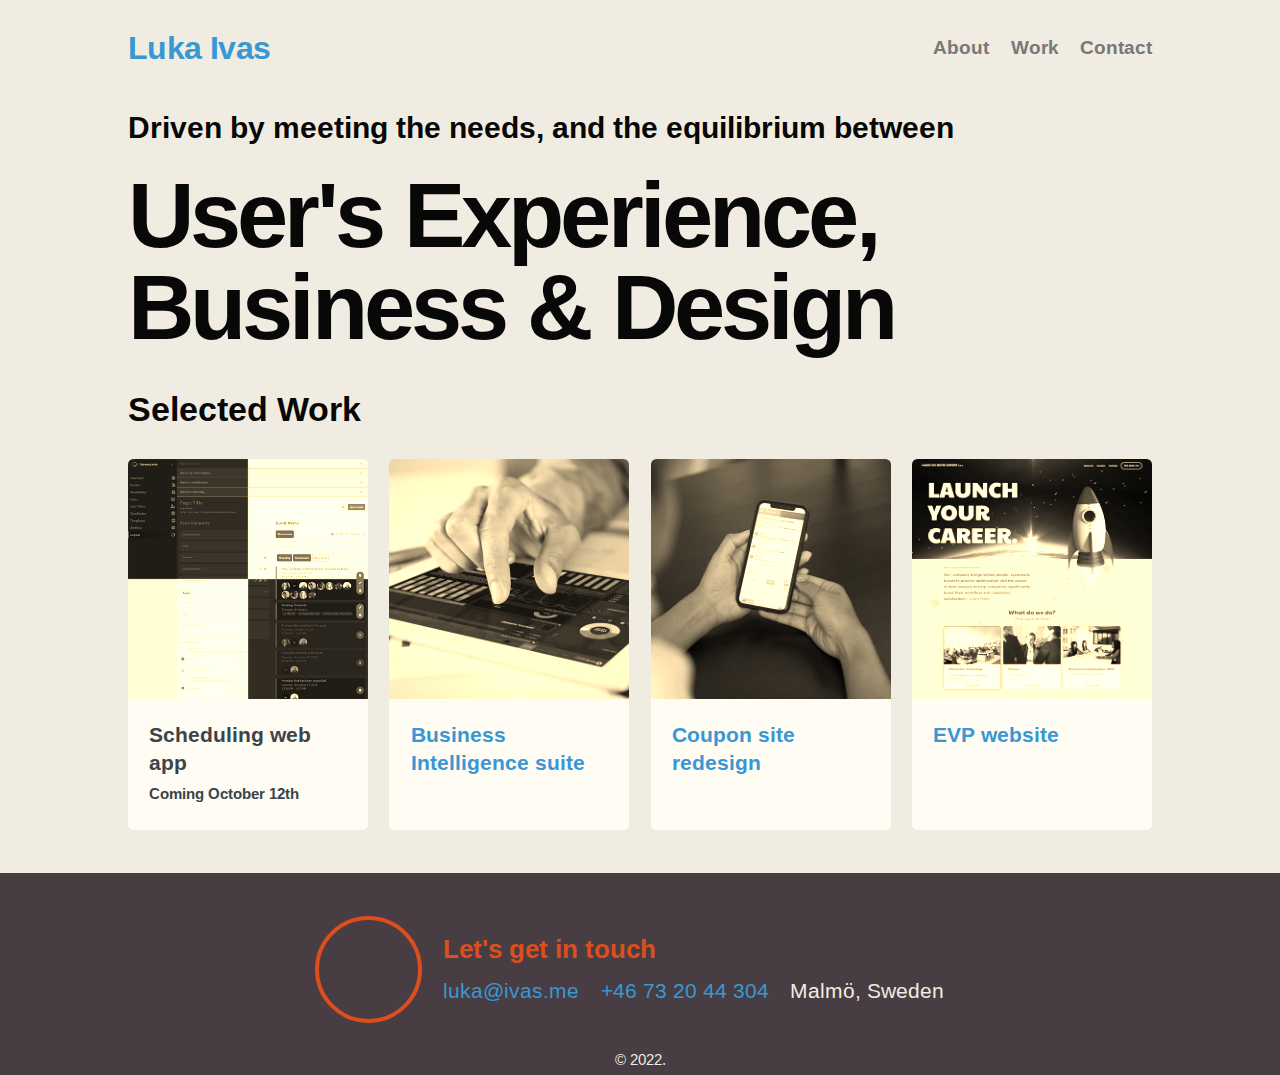
==== commit 4f0bead8: "changed date of case study" ====
--- a/index.html
+++ b/index.html
@@ -1,5 +1,5 @@
 <!DOCTYPE html>
-<html>
+<html style="height: 100%;">
     <head>
     <meta charset="utf-8">
         <title>My Portfolio</title>
@@ -45,7 +45,7 @@
                                             <img alt="Project thumbnail" src="./images/project2-th.jpg">
                                         </figure>
                                         <span class="card--title" style="color: var(--text__Default); pointer-events: none;">Scheduling web app<br>
-                                            <small style="text-align: center;">Coming October 10th</small>
+                                            <small style="text-align: center;">Coming October 12th</small>
                                         </span>
                                     </div>
                                 </li>
